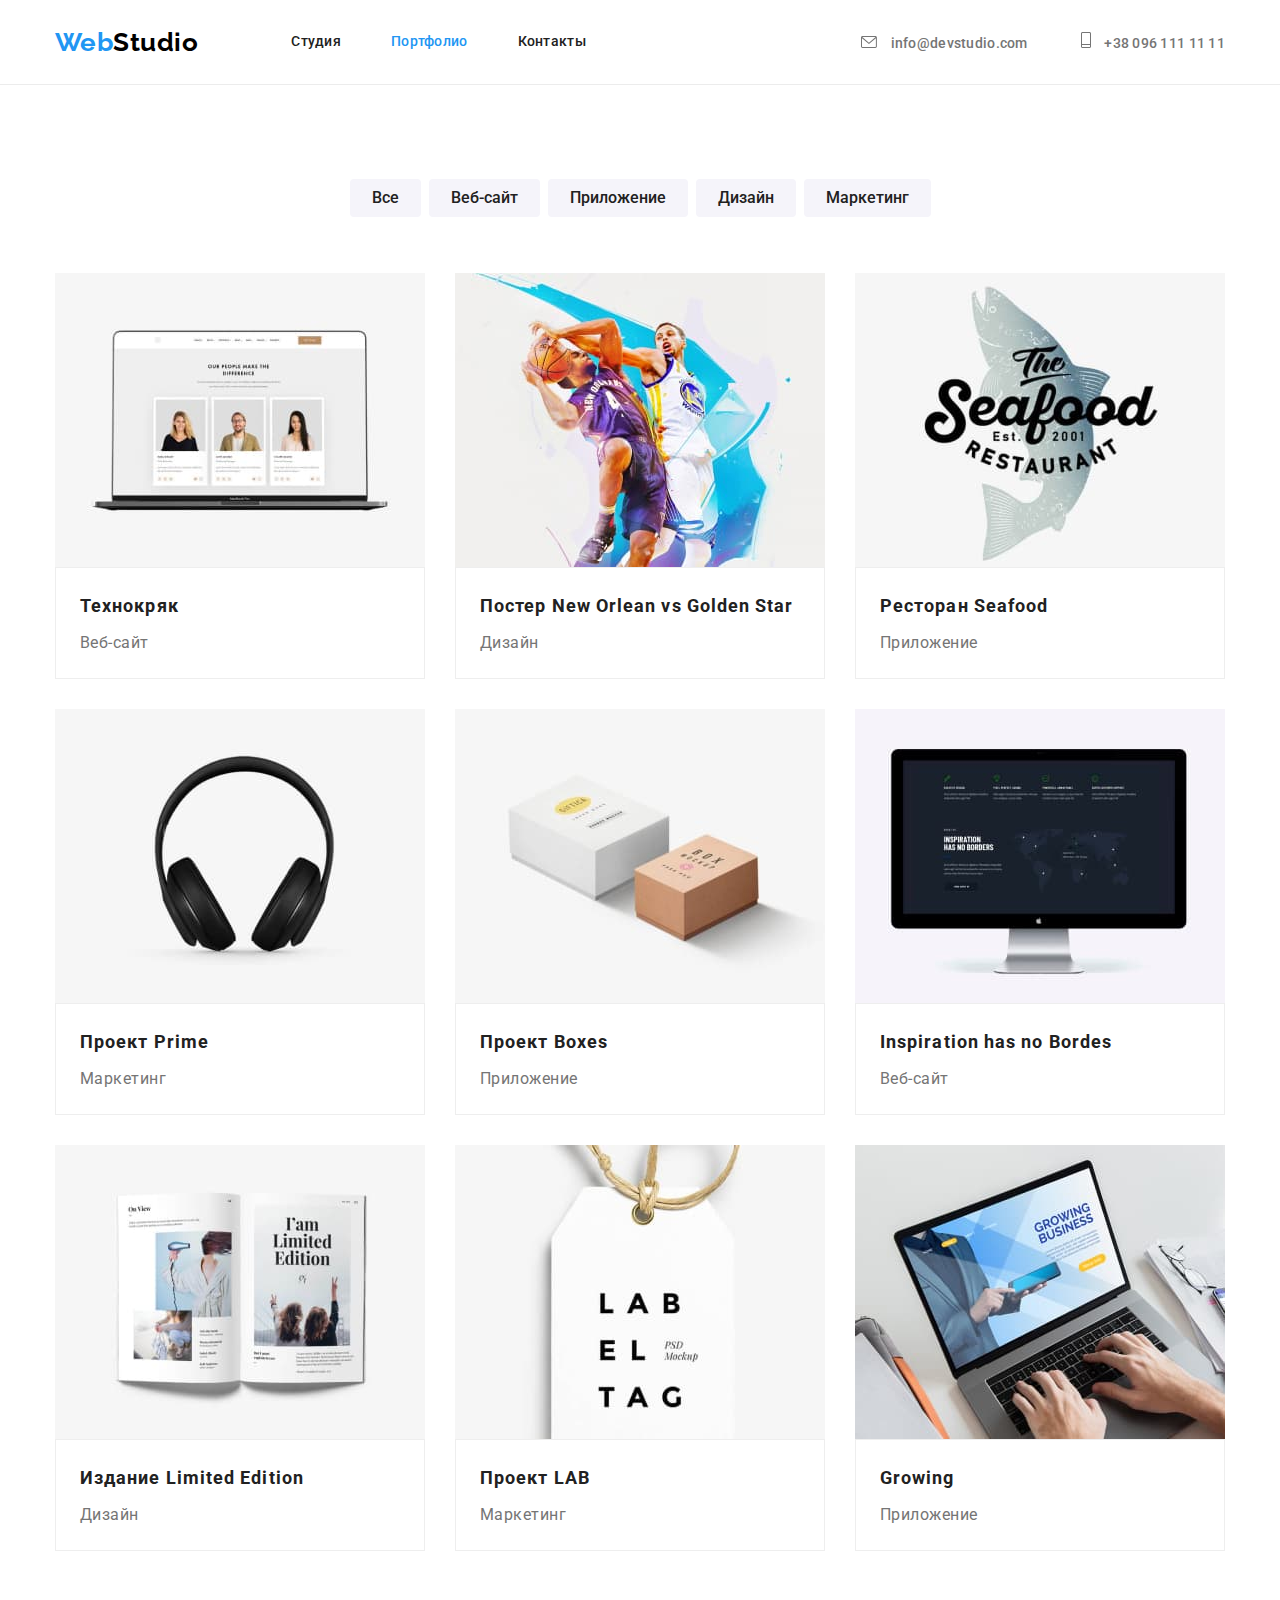
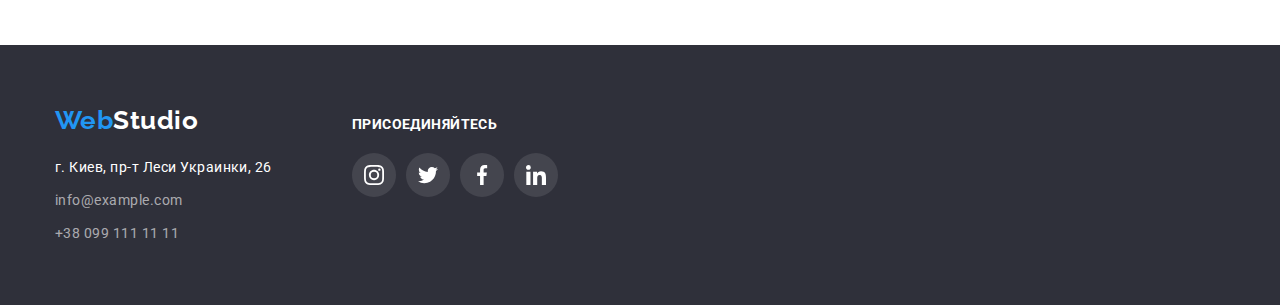
==== portfolio.html @ e5379db9 "Copy Module 4" ====
<!DOCTYPE html>
<html lang="en">

<head>
    <meta charset="UTF-8">
    <meta http-equiv="X-UA-Compatible" content="IE=edge">
    <meta name="viewport" content="width=device-width, initial-scale=1.0">
    <title>Студия</title>
    <link rel="preconnect" href="https://fonts.googleapis.com">
    <link rel="preconnect" href="https://fonts.gstatic.com" crossorigin>
    <link href="https://fonts.googleapis.com/css2?family=Raleway:wght@700&family=Roboto:wght@400;500;700;900&display=swap"
        rel="stylesheet">
    <link rel="stylesheet" href="https://cdnjs.cloudflare.com/ajax/libs/modern-normalize/1.1.0/modern-normalize.css"
        integrity="sha512-Y0MM+V6ymRKN2zStTqzQ227DWhhp4Mzdo6gnlRnuaNCbc+YN/ZH0sBCLTM4M0oSy9c9VKiCvd4Jk44aCLrNS5Q=="
        crossorigin="anonymous" referrerpolicy="no-referrer" />
    <link rel="stylesheet" href="./css/styles.css">
</head>

<body>
    <!--Шапка сайта-->
    <header class="header">
        <div class="container">
            <a href="" class="logo header">Web<span class="accent">Studio</span></a>
            <nav>
                <ul class="site-nav list">
                    <li class="site-nav item"><a href="./index.html" class="link">Студия</a></li>
                    <li class="site-nav item"><a href="./portfolio.html" class="link current">Портфолио</a></li>
                    <li class="site-nav item"><a href="" class="link">Контакты</a></li>
                </ul>
            </nav>
            <div class="auth-nav">
                <a href="mailto:info@devstudio.com" class="auth-link">
                    <svg class="auth-icon" width="16" height="12">
                        <use href="./images/symbol-defs-opt.svg#mail"></use>
                    </svg>
                    info@devstudio.com</a>
                <a href="tel:+380961111111" class="auth-link">
                    <svg class="auth-icon" width="10" height="16">
                        <use href="./images/symbol-defs-opt.svg#phone"></use>
                    </svg>
                    +38 096 111 11 11</a>
            </div>
        </div>
    </header>
    <main>
    <!--Портфолио-->
       <section class="section">
           <div class="container">
           <h1 class="portfolio-title">Наши работы</h1>
           <ul class="list portfolio-flex">
                <li  class="item portfolio-flex">
                   <button type="button" class="portfolio-btn">Все</button>
               </li>
                <li class="item portfolio-flex">
                    <button type="button" class="portfolio-btn">Веб-сайт</button>
                 </li>
                <li class="item portfolio-flex">
                    <button type="button" class="portfolio-btn">Приложение</button>
                </li>
                <li class="item portfolio-flex">
                    <button type="button" class="portfolio-btn">Дизайн</button>
                </li>
                <li class="item portfolio-flex">
                    <button type="button" class="portfolio-btn">Маркетинг</button>
                </li>
           </ul>
           </div>
           <div class="container">
               <ul class="list portfolio"> 
               <li class="portfolio-list"> 
                   <img src="./images/portfolio.jpg" alt="Технокряк сайт" width="370">
                   <div class="portfolio-content">
                        <h2 class="title">Технокряк</h2>
                        <p class="ptext">Веб-сайт</p>
                    </div>
               </li>
                <li class="portfolio-list">
                    <img src="./images/portfolio-2.jpg" alt="Постер New Orlean vs Golden Star" width="370">
                    <div class="portfolio-content">
                        <h2 class="title">Постер New Orlean vs Golden Star</h2>
                        <p class="ptext">Дизайн</p>
                    </div>
                </li>
                <li class="portfolio-list">
                    <img src="./images/portfolio-3.jpg" alt="Ресторан Seafood" width="370">
                    <div class="portfolio-content">
                        <h2 class="title">Ресторан Seafood</h2>
                        <p class="ptext">Приложение</p>
                    </div>
                </li>
                <li class="portfolio-list">
                    <img src="./images/portfolio-4.jpg" alt="Prime" width="370">
                    <div class="portfolio-content">
                        <h2 class="title">Проект Prime</h2>
                        <p class="ptext">Маркетинг</p>
                    </div>
                </li>
                <li class="portfolio-list">
                    <img src="./images/portfolio-5.jpg" alt="Boxes" width="370">
                    <div class="portfolio-content">
                        <h2 class="title">Проект Boxes</h2>
                        <p class="ptext">Приложение</p>
                    </div>
                </li>
                <li class="portfolio-list">
                    <img src="./images/portfolio-6.jpg" alt="Сайт no Bordes" width="370">
                    <div class="portfolio-content">
                        <h2 class="title">Inspiration has no Bordes</h2>
                        <p class="ptext">Веб-сайт</p>
                    </div>
                </li>
                <li class="portfolio-list">
                    <img src="./images/portfolio-7.jpg" alt="Издание LE" width="370">
                    <div class="portfolio-content">
                        <h2 class="title">Издание Limited Edition</h2>
                        <p class="ptext">Дизайн</p>
                    </div>
                </li>
                <li class="portfolio-list">
                    <img src="./images/portfolio-8.jpg" alt="Проект Lab" width="370">
                    <div class="portfolio-content">
                        <h2 class="title">Проект LAB</h2>
                        <p class="ptext">Маркетинг</p>
                    </div>
                </li>
                <li class="portfolio-list">
                    <img src="./images/portfolio-9.jpg" alt=" Growing Business" width="370">
                    <div class="portfolio-content">
                        <h2 class="title">Growing</h2>
                        <p class="ptext">Приложение</p> 
                    </div>
                </li>
               </ul>
            
            </div>
       </section>
    </main>
    <!--Футер-->
    <footer class="footer">
        <div class="container">
            <section class="nav">
                <a href="" class="logo">Web<span class="accent">Studio</span></a>
                <address>
                    <ul class="list">
                        <li class="item-address"><a href="" class="address">г. Киев, пр-т Леси Украинки, 26</a></li>
                        <li class="item-nav"><a href="mailto:info@example.com" class="footer-nav">info@example.com</a></li>
                        <li class="item-nav"><a href="tel:+380991111111" class="footer-nav">+38 099 111 11 11</a></li>
                    </ul>
                </address>
            </section>
            <section class="soc">
                <h3 class="soc-title">Присоединяйтесь</h3>
                <ul class="soc-icon">
                    <li class="footer-soc-list">
                        <a href="" class="footer-soc-link">
                            <svg class="footer-soc-icon" width="20" height="20">
                                <use href="./images/symbol-defs-opt.svg#instagram"></use>
                            </svg>
                        </a>
                    </li>
                    <li class="footer-soc-list">
                        <a href="" class="footer-soc-link">
                            <svg class="footer-soc-icon" width="20" height="20">
                                <use href="./images/symbol-defs-opt.svg#twitter"></use>
                            </svg>
                        </a>
                    </li>
                    <li class="footer-soc-list">
                        <a href="" class="footer-soc-link">
                            <svg class="footer-soc-icon" width="20" height="20">
                                <use href="./images/symbol-defs-opt.svg#facebook"></use>
                            </svg>
                        </a>
                    </li>
                    <li class="footer-soc-list">
                        <a href="" class="footer-soc-link">
                            <svg class="footer-soc-icon" width="20" height="20">
                                <use href="./images/symbol-defs-opt.svg#linkedin"></use>
                            </svg>
                        </a>
                    </li>
                </ul>
            </section>
        </div>
    </footer>
</body>

</html>
---- css/styles.css ----
/* цвет заголовка основного #FFFFFF */
/* цвет второстепенного заголовка #212121 */
/* акцент #2196F3 */
:root {
  --alternative-text-color: #212121;
  --accent-color: #2196f3;
  --primary-background-color: #ffffff;
  --primary-color: #ffffff;
  --alternative-background-color: #f5f4fa;
}
body {
  color: #757575;
  background-color: var(--primary-background-color);
  font-family: Roboto, sans-serif;
  letter-spacing: 0.03em;
}
/* Для всего сайта скинули стили*/
p,
h1,
h2,
h3,
h4,
h5,
h6 {
  margin: 0;
}
ul,
ol {
  padding-left: 0;
  margin: 0;
}
img {
  display: block;
  max-width: 100%;
  height: auto;
}

/*Контейнер*/
.container {
  width: 1200px;
  padding-left: 15px;
  padding-right: 15px;
  margin: 0 auto;
}
.section {
  padding-top: 94px;
  padding-bottom: 94px;
}

/*Для списков*/
.list {
  list-style: none;
}

/*Для второстепенных заголовков*/
.title {
  color: var(--alternative-text-color);
}

/*Шапка сайта*/
.logo {
  color: var(--accent-color);
  text-decoration: none;
  font-family: Raleway, sans-serif;
  font-weight: 700;
  font-size: 26px;
  line-height: 1.19;
}
.logo .accent {
  color: #000000;
}
.logo:hover,
.logo:focus {
  text-decoration: none;
}
.header {
  background-color: var(--primary-background-color);
  border-bottom: 1px solid #ececec;
}
.header .container {
  display: flex;
  align-items: center;
}
.logo.header {
  margin-right: 93px;
  padding-top: 25px;
  padding-bottom: 25px;
  border: none;
}
.link {
  color: var(--alternative-text-color);
  text-decoration: none;
}
.site-nav .link:hover,
.site-nav .link:focus {
  color: var(--accent-color);
}
.site-nav .link.current {
  color: var(--accent-color);
}
.site-nav.list,
.auth-nav {
  font-weight: 500;
  font-size: 14px;
  line-height: 1.14;
  letter-spacing: 0.02em;
}
.site-nav {
  display: flex;
  align-items: center;
}
.site-nav.item {
  margin-right: 50px;
  padding-top: 32px;
  padding-bottom: 32px;
}
.site-nav.item:last-child {
  margin-right: 0px;
}
.auth-nav {
  margin-left: auto;
  padding-top: 32px;
  padding-bottom: 32px;
}
.auth-nav .auth-link:hover,
.auth-nav .auth-link:focus {
  color: var(--accent-color);
}
.auth-link {
  color: #757575;
  text-decoration: none;
}
.auth-link:not(:last-child) {
  margin-right: 50px;
}
.auth-icon {
  fill: currentColor;
  margin-right: 10px;
}

/*Герой*/
.hero {
  background-color: #2f303a;
  text-align: center;
  background-image: linear-gradient(
      to right,
      rgba(47, 48, 58, 0.4),
      rgba(47, 48, 58, 0.4)
    ),
    url(../images/hero-bgimage.jpg);
  background-size: cover;
  background-repeat: no-repeat;
  max-width: 1600px;
  height: 600px;
  margin-left: auto;
  margin-right: auto;
  background-position: center;
}
.hero .section {
  padding-top: 200px;
  padding-bottom: 200px;
}
.hero-title {
  color: var(--primary-color);
  font-weight: 900;
  font-size: 44px;
  line-height: 1.36;
  letter-spacing: 0.06em;
  text-transform: uppercase;
  margin-bottom: 30px;
  margin-left: auto;
  margin-right: auto;
  width: 696px;
}
.hero-btn {
  background-color: var(--accent-color);
  color: var(--primary-color);
  cursor: pointer;
  font-family: inherit;
  font-weight: 700;
  font-size: 16px;
  line-height: 1.88;
  letter-spacing: 0.06em;
  padding: 10px 32px 10px 32px;
  box-shadow: 0px 4px 4px rgba(0, 0, 0, 0.15);
  border-radius: 4px;
  border: none;
}
.hero-btn:hover,
.hero-btn:focus {
  background-color: #188ce8;
  color: var(--primary-color);
  box-shadow: 0px 4px 4px rgba(0, 0, 0, 0.15);
  border-radius: 4px;
}

/*Преимущества*/
.benefis.title {
  font-weight: 700;
  font-size: 14px;
  line-height: 1.14;
  text-transform: uppercase;
  padding-bottom: 10px;
}
.benefis-text {
  font-size: 14px;
  line-height: 1.71;
}
.list.benefis {
  display: flex;
}
.benefis-flex:not(:last-child) {
  padding-right: 30px;
}
.benefis-icon {
  display: flex;
  background-color: var(--alternative-background-color);
  width: 270px;
  height: 120px;
  margin-bottom: 30px;
  justify-content: center;
  align-items: center;
}

/*Чем мы занимаемся*/
.working-section .title,
.team-section .title,
.client-section .title {
  font-weight: 700;
  font-size: 36px;
  line-height: 1.17;
  text-align: center;
  margin-bottom: 50px;
}
.working-section {
  padding-bottom: 94px;
}
.list.working {
  display: flex;
}
.item-working:not(:last-child) {
  padding-right: 30px;
}

/*Наша  команда*/
.team-section {
  background-color: var(--alternative-background-color);
  padding-top: 94px;
  padding-bottom: 94px;
}
.team-list {
  background-color: var(--primary-background-color);
  box-shadow: 0px 1px 3px rgba(0, 0, 0, 0.12), 0px 1px 1px rgba(0, 0, 0, 0.14),
    0px 2px 1px rgba(0, 0, 0, 0.2);
  border-radius: 0px 0px 4px 4px;
}
.team-name.title,
.team-text {
  font-size: 16px;
  line-height: 1.19;
  text-align: center;
}
.team-name.title {
  font-weight: 500;
  margin-bottom: 10px;
}
.team-content {
  padding-top: 30px;
  padding-bottom: 30px;
}
.list.team {
  display: flex;
}
.team-list:not(:last-child) {
  margin-right: 30px;
}
.team-text {
  margin-bottom: 16px;
}
.team-icon {
  display: flex;
  list-style: none;
  justify-content: center;
}
.team-soc-link {
  width: 44px;
  height: 44px;
  display: flex;
  justify-content: center;
  align-items: center;
}
.team-soc-list {
  margin-right: 10px;
}
.team-soc-list:last-child {
  margin-right: 0;
}
.team-soc-icon {
  fill: #afb1b8;
}
.team-soc-link:hover,
.team-soc-link:focus {
  border-radius: 50%;
  background-color: var(--accent-color);
}
.team-soc-link:hover .team-soc-icon,
.team-soc-link:focus .team-soc-icon {
  fill: var(--primary-color);
}

/*Постоянные клиенты*/
.client-section .title {
  padding-top: 94px;
  margin-bottom: 50px;
}
.client-container {
  padding-bottom: 94px;
}
.client-list {
  list-style: none;
  display: flex;
}
.client-item {
  margin-right: 30px;
}
.client-item:last-child {
  margin-right: 0;
}
.client-link {
  width: 170px;
  height: 92px;
  border: 1px solid #afb1b8;
  box-sizing: border-box;
  border-radius: 4px;
  display: flex;
  justify-content: center;
  align-items: center;
}
.client-icon {
  width: 106px;
  height: 60px;
  fill: #afb1b8;
}
.client-item:hover,
.client-item:focus {
  border: 1px solid var(--accent-color);
  border-radius: 4px;
}
.client-item:hover .client-icon,
.client-item:focus .client-icon {
  fill: var(--accent-color);
}

/*Футер*/
.footer {
  background-color: #2f303a;
}
.footer .logo .accent {
  color: var(--primary-color);
}
.footer {
  padding-top: 60px;
  padding-bottom: 60px;
}
.address,
.footer-nav {
  font-size: 14px;
  line-height: 1.7;
  font-style: normal;
  text-decoration: none;
}
.address {
  color: var(--primary-color);
}
.footer-nav {
  color: rgba(255, 255, 255, 0.6);
}
.address:hover,
.address:focus,
.footer-nav:hover,
.footer-nav:focus {
  color: var(--accent-color);
}
.item-address {
  margin-top: 20px;
  margin-bottom: 9px;
}
.item-nav {
  margin-bottom: 9px;
}
.item-nav:last-child {
  margin-bottom: 0px;
}
.footer .container {
  display: flex;
}
.nav {
  margin-right: 80px;
}
.soc-title {
  color: var(--primary-color);
  text-transform: uppercase;
  font-weight: 700;
  font-size: 14px;
  line-height: 1.14;
  letter-spacing: 0.03em;
  margin-bottom: 20px;
  margin-top: 12px;
}
.soc-icon {
  display: flex;
  list-style: none;
  justify-content: center;
}
.footer-soc-list {
  border-radius: 50%;
  background-color: rgba(255, 255, 255, 0.1);
}
.footer-soc-link {
  width: 44px;
  height: 44px;
  display: flex;
  justify-content: center;
  align-items: center;
}
.footer-soc-list + .footer-soc-list {
  margin-left: 10px;
}
.footer-soc-icon {
  fill: var(--primary-color);
}
.footer-soc-link:hover,
.footer-soc-link:focus {
  background-color: var(--accent-color);
  border-radius: 50%;
}

/*Портфолио*/
.portfolio-title {
  position: absolute;
  width: 1px;
  height: 1px;
  margin: -1px;
  border: 0;
  padding: 0;
  white-space: nowrap;
  clip-path: inset(100%);
  clip: rect(0 0 0 0);
  overflow: hidden;
}
.portfolio-list {
  background-color: var(--primary-background-color);
  width: 370px;
  margin-bottom: 30px;
  margin-right: 30px;
}
.portfolio-list:nth-child(3n) {
  margin-right: 0px;
}
.portfolio-list:nth-last-child(-n + 3) {
  margin-bottom: 0px;
}
.portfolio-btn {
  color: var(--alternative-text-color);
  background-color: var(--alternative-background-color);
  cursor: pointer;
  font-family: inherit;
  font-weight: 500;
  font-size: 16px;
  line-height: 1.62;
  border-radius: 4px;
  padding: 6px 22px 6px 22px;
  border: none;
}
.portfolio-btn:hover,
.portfolio-btn:focus {
  color: var(--primary-color);
  background-color: var(--accent-color);
  box-shadow: 0px 3px 1px rgba(0, 0, 0, 0.1), 0px 1px 2px rgba(0, 0, 0, 0.08),
    0px 2px 2px rgba(0, 0, 0, 0.12);
}
.list.portfolio-flex {
  display: flex;
  justify-content: center;
}
.item.portfolio-flex:not(:last-child) {
  padding-right: 8px;
}
.portfolio-list .title {
  font-weight: 700;
  font-size: 18px;
  line-height: 2;
  letter-spacing: 0.06em;
  margin-bottom: 4px;
}
.portfolio-list .ptext {
  font-size: 16px;
  line-height: 1.88;
}
.list.portfolio {
  margin-top: 56px;
}
.list.portfolio {
  display: flex;
  flex-wrap: wrap;
}
.portfolio-content {
  padding: 20px 24px 20px 24px;
  border: 1px solid #eeeeee;
}
.portfolio-list:hover,
.portfolio-list:focus {
  box-shadow: 0px 1px 1px rgba(0, 0, 0, 0.12), 0px 4px 4px rgba(0, 0, 0, 0.06),
    1px 4px 6px rgba(0, 0, 0, 0.16);
}
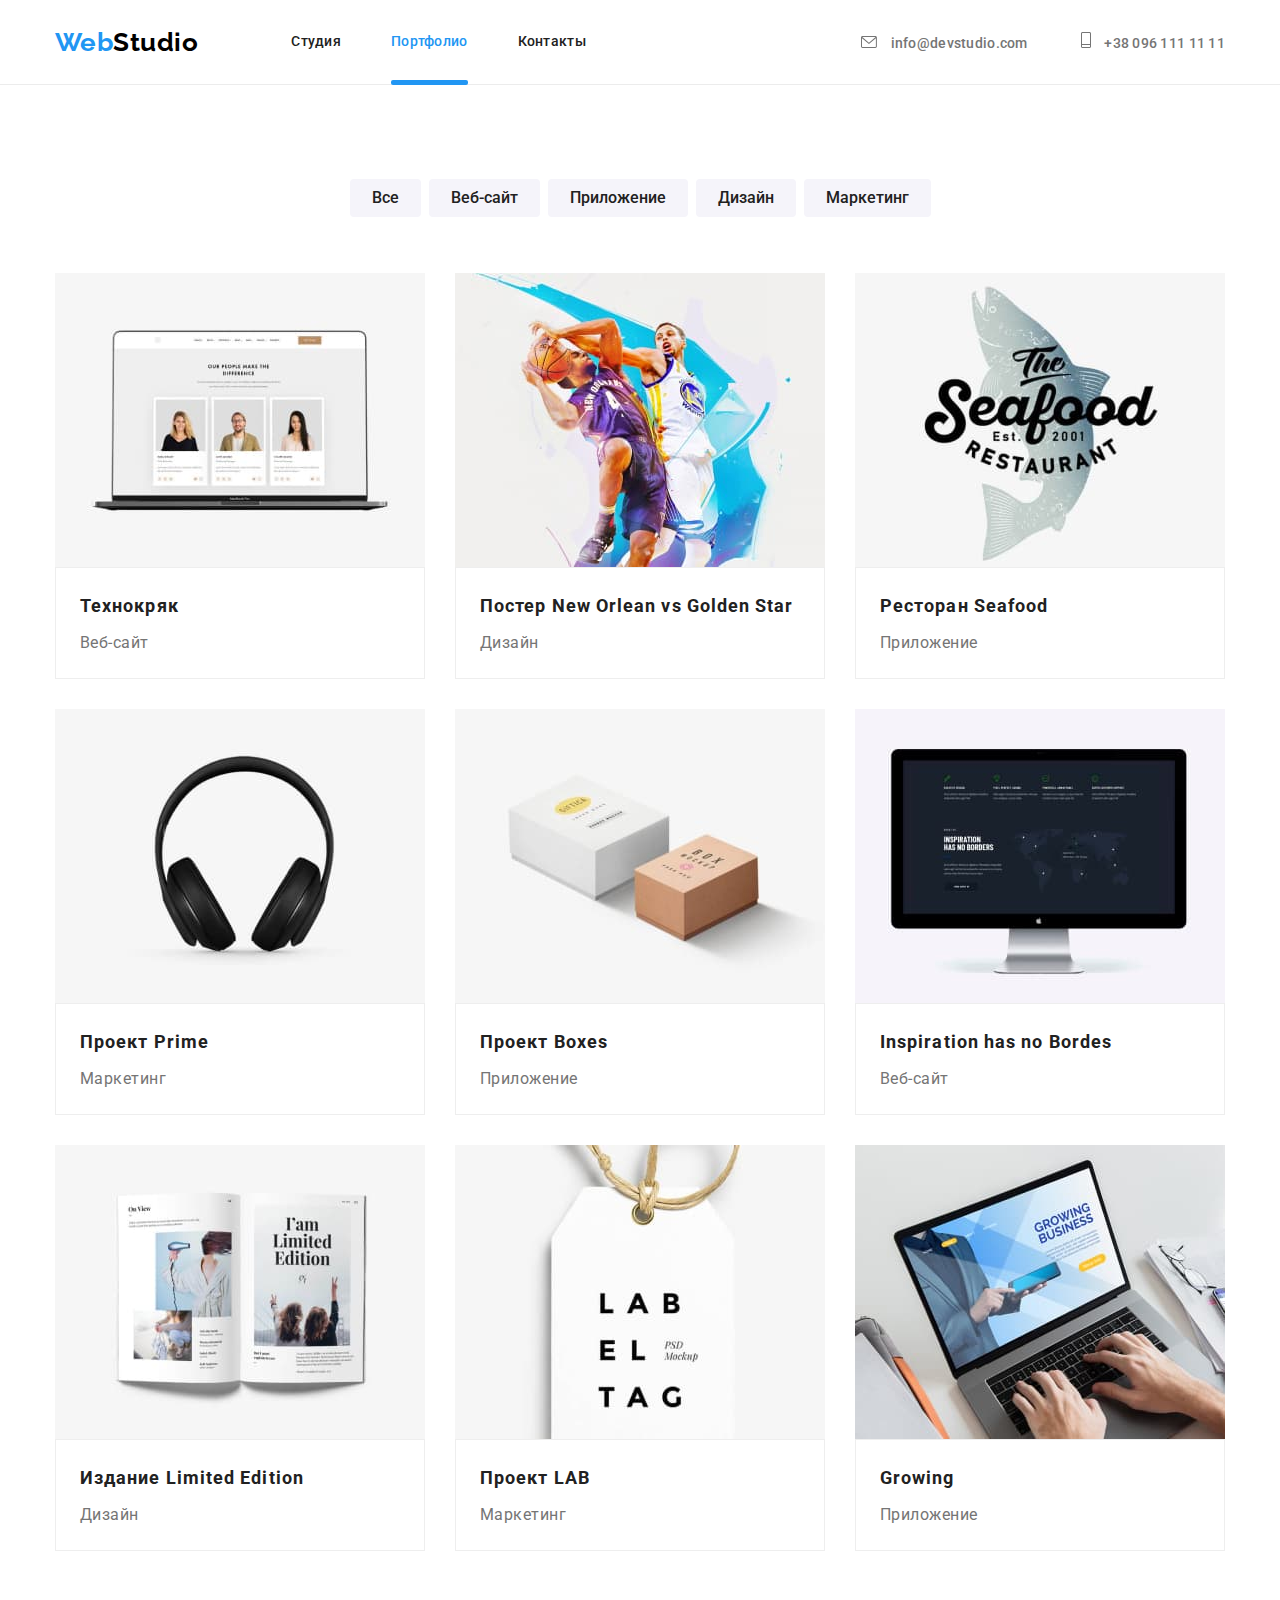
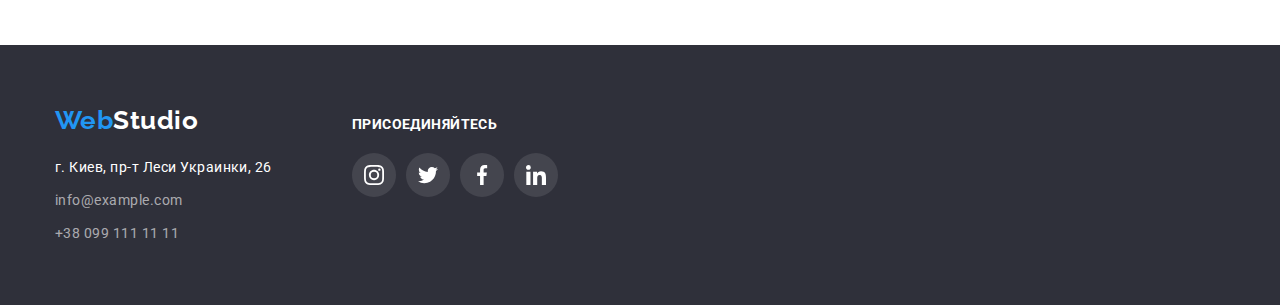
==== commit e7208ff7: "Interim commit" ====
--- a/portfolio.html
+++ b/portfolio.html
@@ -67,64 +67,100 @@
            </div>
            <div class="container">
                <ul class="list portfolio"> 
-               <li class="portfolio-list"> 
-                   <img src="./images/portfolio.jpg" alt="Технокряк сайт" width="370">
-                   <div class="portfolio-content">
+               <li class="portfolio-list">
+                   <div class="portfolio-wrap">
+                        <img src="./images/portfolio.jpg" alt="Технокряк сайт" width="370">
+                        <p class="portfolio-text">Ресурс предлагает комплексные предложения с разным уровнем функционала и сервисов. Все это
+                            позволит посетителю получить исчерпывающие сведения о компании или частном лице.</p>
+                    </div>
+                    <div class="portfolio-content">
                         <h2 class="title">Технокряк</h2>
                         <p class="ptext">Веб-сайт</p>
                     </div>
                </li>
                 <li class="portfolio-list">
-                    <img src="./images/portfolio-2.jpg" alt="Постер New Orlean vs Golden Star" width="370">
+                    <div class="portfolio-wrap">
+                        <img src="./images/portfolio-2.jpg" alt="Постер New Orlean vs Golden Star" width="370">
+                        <p class="portfolio-text">Ресурс предлагает комплексные предложения с разным уровнем функционала и сервисов. Все это
+                            позволит посетителю получить исчерпывающие сведения о компании или частном лице.</p>
+                    </div>
                     <div class="portfolio-content">
                         <h2 class="title">Постер New Orlean vs Golden Star</h2>
                         <p class="ptext">Дизайн</p>
                     </div>
                 </li>
                 <li class="portfolio-list">
-                    <img src="./images/portfolio-3.jpg" alt="Ресторан Seafood" width="370">
+                    <div class="portfolio-wrap">
+                        <img src="./images/portfolio-3.jpg" alt="Ресторан Seafood" width="370">
+                        <p class="portfolio-text">Ресурс предлагает комплексные предложения с разным уровнем функционала и сервисов. Все это
+                            позволит посетителю получить исчерпывающие сведения о компании или частном лице.</p>
+                    </div>
                     <div class="portfolio-content">
                         <h2 class="title">Ресторан Seafood</h2>
                         <p class="ptext">Приложение</p>
                     </div>
                 </li>
                 <li class="portfolio-list">
-                    <img src="./images/portfolio-4.jpg" alt="Prime" width="370">
+                    <div class="portfolio-wrap">
+                        <img src="./images/portfolio-4.jpg" alt="Prime" width="370">
+                        <p class="portfolio-text">Ресурс предлагает комплексные предложения с разным уровнем функционала и сервисов. Все это
+                            позволит посетителю получить исчерпывающие сведения о компании или частном лице.</p>
+                    </div>
                     <div class="portfolio-content">
                         <h2 class="title">Проект Prime</h2>
                         <p class="ptext">Маркетинг</p>
                     </div>
                 </li>
                 <li class="portfolio-list">
-                    <img src="./images/portfolio-5.jpg" alt="Boxes" width="370">
+                    <div class="portfolio-wrap">
+                        <img src="./images/portfolio-5.jpg" alt="Boxes" width="370">
+                        <p class="portfolio-text">Ресурс предлагает комплексные предложения с разным уровнем функционала и сервисов. Все это
+                            позволит посетителю получить исчерпывающие сведения о компании или частном лице.</p>
+                    </div>
                     <div class="portfolio-content">
                         <h2 class="title">Проект Boxes</h2>
                         <p class="ptext">Приложение</p>
                     </div>
                 </li>
                 <li class="portfolio-list">
-                    <img src="./images/portfolio-6.jpg" alt="Сайт no Bordes" width="370">
+                    <div class="portfolio-wrap">
+                        <img src="./images/portfolio-6.jpg" alt="Сайт no Bordes" width="370">
+                        <p class="portfolio-text">Ресурс предлагает комплексные предложения с разным уровнем функционала и сервисов. Все это
+                            позволит посетителю получить исчерпывающие сведения о компании или частном лице.</p>
+                    </div>
                     <div class="portfolio-content">
                         <h2 class="title">Inspiration has no Bordes</h2>
                         <p class="ptext">Веб-сайт</p>
                     </div>
                 </li>
                 <li class="portfolio-list">
-                    <img src="./images/portfolio-7.jpg" alt="Издание LE" width="370">
+                    <div class="portfolio-wrap">
+                        <img src="./images/portfolio-7.jpg" alt="Издание LE" width="370">
+                        <p class="portfolio-text">Ресурс предлагает комплексные предложения с разным уровнем функционала и сервисов. Все это
+                            позволит посетителю получить исчерпывающие сведения о компании или частном лице.</p>
+                    </div>
                     <div class="portfolio-content">
                         <h2 class="title">Издание Limited Edition</h2>
                         <p class="ptext">Дизайн</p>
                     </div>
                 </li>
                 <li class="portfolio-list">
-                    <img src="./images/portfolio-8.jpg" alt="Проект Lab" width="370">
+                    <div class="portfolio-wrap">
+                        <img src="./images/portfolio-8.jpg" alt="Проект Lab" width="370">
+                        <p class="portfolio-text">Ресурс предлагает комплексные предложения с разным уровнем функционала и сервисов. Все это
+                            позволит посетителю получить исчерпывающие сведения о компании или частном лице.</p>
+                    </div>
                     <div class="portfolio-content">
                         <h2 class="title">Проект LAB</h2>
                         <p class="ptext">Маркетинг</p>
                     </div>
                 </li>
                 <li class="portfolio-list">
-                    <img src="./images/portfolio-9.jpg" alt=" Growing Business" width="370">
+                    <div class="portfolio-wrap">
+                        <img src="./images/portfolio-9.jpg" alt=" Growing Business" width="370">
+                        <p class="portfolio-text">Ресурс предлагает комплексные предложения с разным уровнем функционала и сервисов. Все это
+                            позволит посетителю получить исчерпывающие сведения о компании или частном лице.</p>
+                    </div>
                     <div class="portfolio-content">
                         <h2 class="title">Growing</h2>
                         <p class="ptext">Приложение</p> 
@@ -183,6 +219,6 @@
             </section>
         </div>
     </footer>
+    <script src="./js/modal.js"></script>
 </body>
-
 </html>--- a/css/styles.css
+++ b/css/styles.css
@@ -91,6 +91,11 @@
   color: var(--alternative-text-color);
   text-decoration: none;
 }
+
+.site-nav .link {
+  transition: color 250ms cubic-bezier(0.4, 0, 0.2, 1);
+}
+
 .site-nav .link:hover,
 .site-nav .link:focus {
   color: var(--accent-color);
@@ -98,6 +103,25 @@
 .site-nav .link.current {
   color: var(--accent-color);
 }
+.link.current {
+  position: relative;
+  display: block;
+}
+
+.link.current::after {
+  content: "";
+
+  position: absolute;
+  left: 0;
+  bottom: -35px;
+
+  display: block;
+  width: 100%;
+  height: 5px;
+  background-color: var(--accent-color);
+  border-radius: 2px;
+}
+
 .site-nav.list,
 .auth-nav {
   font-weight: 500;
@@ -121,6 +145,9 @@
   margin-left: auto;
   padding-top: 32px;
   padding-bottom: 32px;
+}
+.auth-nav .auth-link {
+  transition: color 250ms cubic-bezier(0.4, 0, 0.2, 1);
 }
 .auth-nav .auth-link:hover,
 .auth-nav .auth-link:focus {
@@ -185,6 +212,7 @@
   box-shadow: 0px 4px 4px rgba(0, 0, 0, 0.15);
   border-radius: 4px;
   border: none;
+  transition: background-color 250ms cubic-bezier(0.4, 0, 0.2, 1);
 }
 .hero-btn:hover,
 .hero-btn:focus {
@@ -240,6 +268,26 @@
 }
 .item-working:not(:last-child) {
   padding-right: 30px;
+}
+.working-wrap {
+  position: relative;
+}
+
+.working-text {
+  font-weight: 700;
+  font-size: 14px;
+  line-height: 1.14;
+  text-align: center;
+  letter-spacing: 0.03em;
+  text-transform: uppercase;
+  color: var(--primary-color);
+  background-color: rgba(47, 48, 58, 0.8);
+  width: 100%;
+  height: 70px;
+  padding: 27px 82px 27px 83px;
+
+  position: absolute;
+  bottom: 0;
 }
 
 /*Наша  команда*/
@@ -288,6 +336,8 @@
   display: flex;
   justify-content: center;
   align-items: center;
+  transition: background-color 250ms cubic-bezier(0.4, 0, 0.2, 1),
+    border-radius 250ms cubic-bezier(0.4, 0, 0.2, 1);
 }
 .team-soc-list {
   margin-right: 10px;
@@ -322,6 +372,8 @@
 }
 .client-item {
   margin-right: 30px;
+  transition: border 250ms cubic-bezier(0.4, 0, 0.2, 1),
+    border-radius 250ms cubic-bezier(0.4, 0, 0.2, 1);
 }
 .client-item:last-child {
   margin-right: 0;
@@ -371,9 +423,11 @@
 }
 .address {
   color: var(--primary-color);
+  transition: color 250ms cubic-bezier(0.4, 0, 0.2, 1);
 }
 .footer-nav {
   color: rgba(255, 255, 255, 0.6);
+  transition: color 250ms cubic-bezier(0.4, 0, 0.2, 1);
 }
 .address:hover,
 .address:focus,
@@ -422,6 +476,8 @@
   display: flex;
   justify-content: center;
   align-items: center;
+  transition: background-color 250ms cubic-bezier(0.4, 0, 0.2, 1),
+    border-radius 250ms cubic-bezier(0.4, 0, 0.2, 1);
 }
 .footer-soc-list + .footer-soc-list {
   margin-left: 10px;
@@ -471,6 +527,9 @@
   border-radius: 4px;
   padding: 6px 22px 6px 22px;
   border: none;
+  transition: color 250ms cubic-bezier(0.4, 0, 0.2, 1),
+    background-color 250ms cubic-bezier(0.4, 0, 0.2, 1),
+    box-shadow 250ms cubic-bezier(0.4, 0, 0.2, 1);
 }
 .portfolio-btn:hover,
 .portfolio-btn:focus {
@@ -508,8 +567,33 @@
   padding: 20px 24px 20px 24px;
   border: 1px solid #eeeeee;
 }
+.portfolio-list {
+  transition: box-shadow 250ms cubic-bezier(0.4, 0, 0.2, 1);
+}
 .portfolio-list:hover,
 .portfolio-list:focus {
   box-shadow: 0px 1px 1px rgba(0, 0, 0, 0.12), 0px 4px 4px rgba(0, 0, 0, 0.06),
     1px 4px 6px rgba(0, 0, 0, 0.16);
 }
+.portfolio-list:hover .portfolio-text {
+  transform: translateY(0%);
+}
+.portfolio-wrap {
+  position: relative;
+  overflow: hidden;
+}
+.portfolio-text {
+  font-weight: 400;
+  font-size: 18px;
+  line-height: 1.56;
+  letter-spacing: 0.03em;
+  color: var(--primary-color);
+  background-color: rgba(33, 150, 243, 0.9);
+  height: 100%;
+  padding: 63px 24px 63px 24px;
+
+  position: absolute;
+  top: 0;
+  transform: translateY(100%);
+  transition: transform 250ms cubic-bezier(0.4, 0, 0.2, 1);
+}
